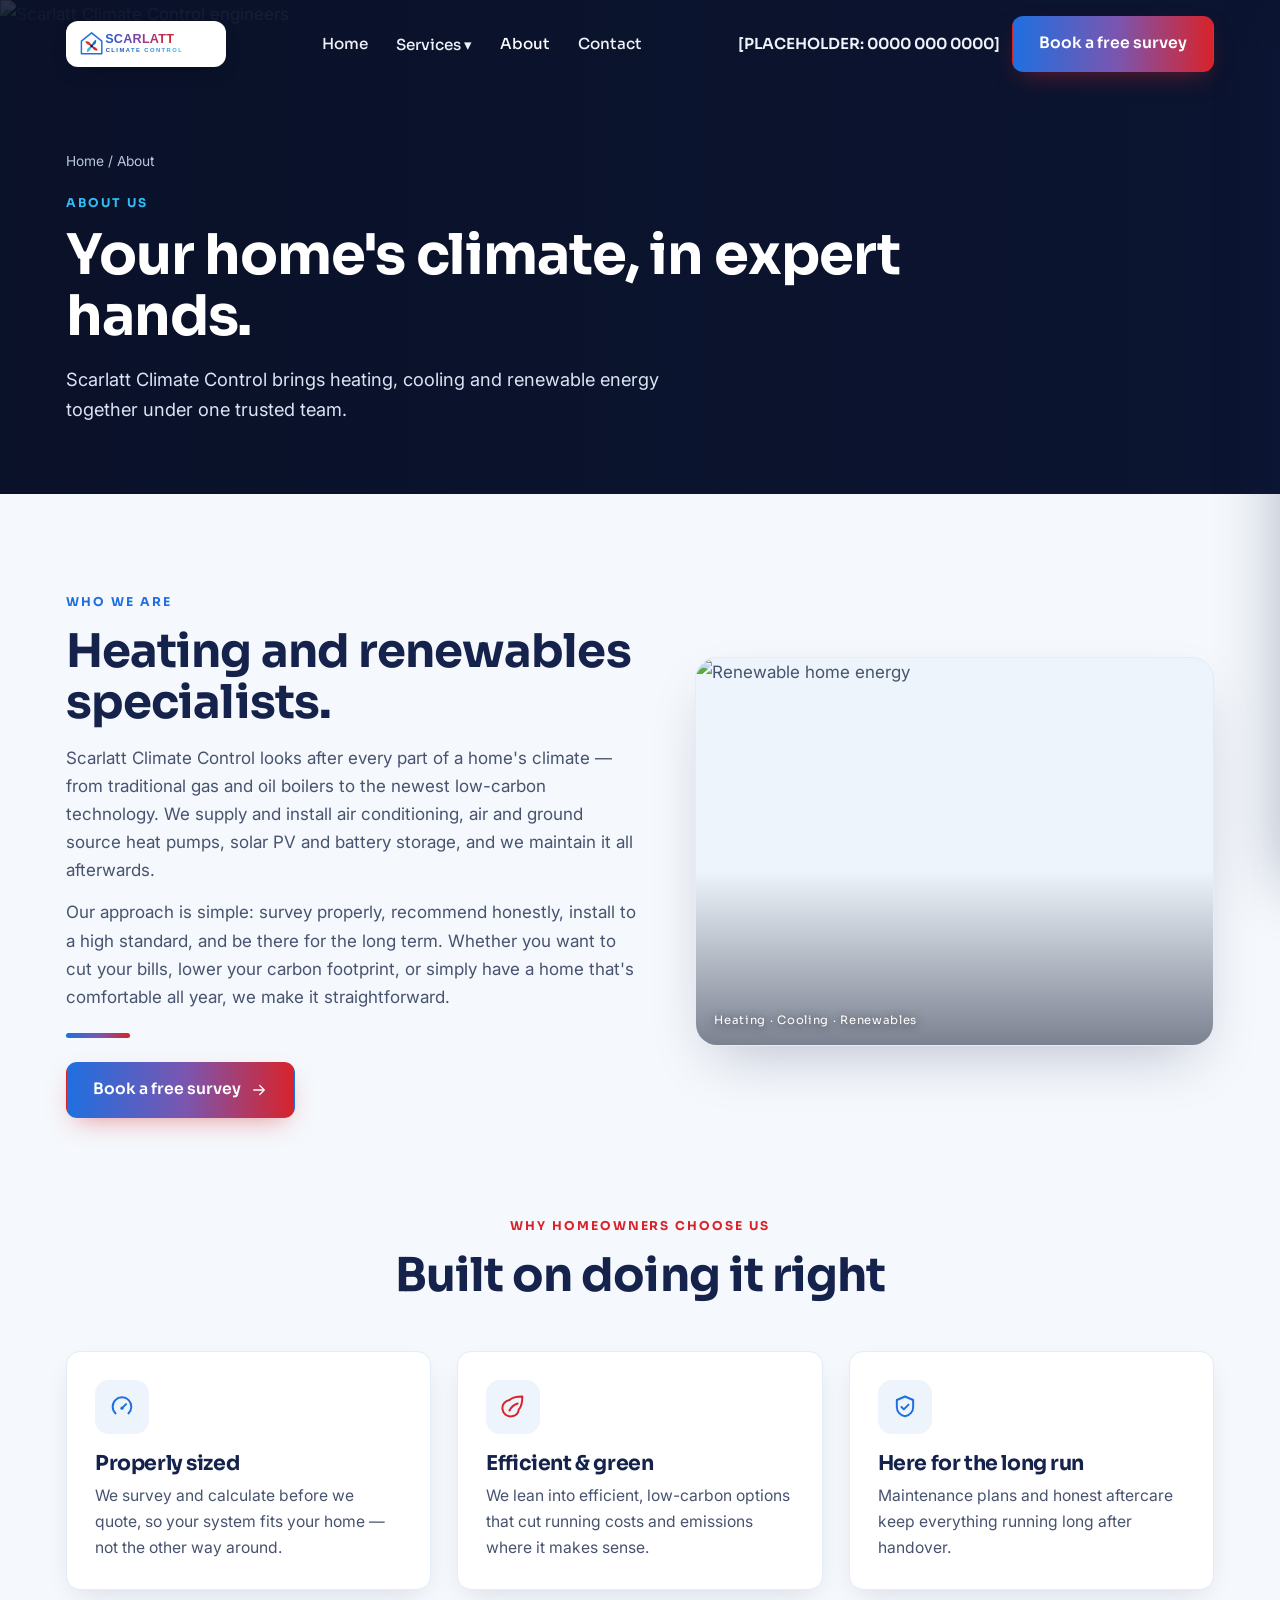
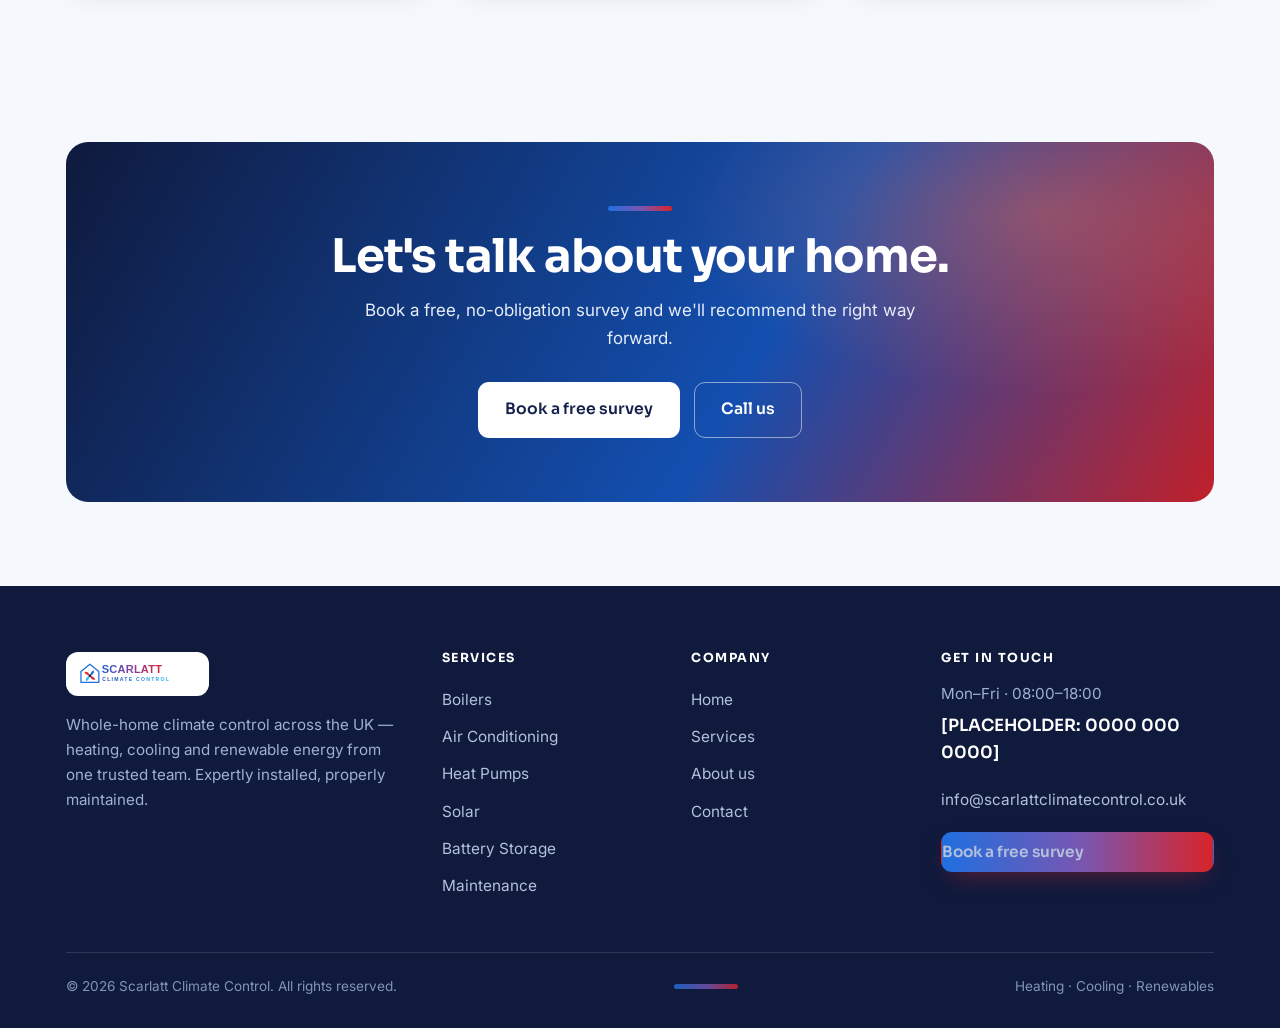
==== about.html @ 190df35a "Scarlatt Climate Control — initial site Co-authored-by: Cursor <cursoragent@cursor.com>" ====
<!doctype html><html lang="en"><head>
<meta charset="utf-8"><meta name="viewport" content="width=device-width,initial-scale=1">
<title>About — Scarlatt Climate Control</title><meta name="description" content="Scarlatt Climate Control — heating, cooling and renewable energy specialists. One trusted team for boilers, air conditioning, heat pumps, solar and battery storage.">
<link rel="icon" href="assets/favicon.svg">
<link rel="preconnect" href="https://fonts.googleapis.com"><link rel="preconnect" href="https://fonts.gstatic.com" crossorigin>
<link href="https://fonts.googleapis.com/css2?family=Sora:wght@400;500;600;700;800&family=Inter:wght@400;500;600;700&display=swap" rel="stylesheet">
<link rel="stylesheet" href="css/site.css">
</head><body>
<header class="site"><div class="bar">
  <a class="brand" href="index.html"><img src="assets/logo.svg" alt="Scarlatt Climate Control"></a>
  <nav class="nav-links">
    <a href="index.html">Home</a>
    <div class="has-drop"><a href="services.html" class="">Services ▾</a><div class="drop"><a href="boilers.html"><span class="d"></span>Boilers</a><a href="air-conditioning.html"><span class="d"></span>Air Conditioning</a><a href="heat-pumps.html"><span class="d"></span>Heat Pumps</a><a href="solar.html"><span class="d"></span>Solar</a><a href="battery-storage.html"><span class="d"></span>Battery Storage</a><a href="maintenance.html"><span class="d"></span>Maintenance</a></div></div>
    <a href="about.html" class="active">About</a>
    <a href="contact.html">Contact</a>
  </nav>
  <div class="nav-cta"><span class="hnum">[PLACEHOLDER: 0000 000 0000]</span><a class="btn btn-grad" href="contact.html">Book a free survey</a>
    <button class="burger" data-mm-open aria-label="Menu"><span></span><span></span><span></span></button></div>
</div></header>
<div class="mm-back" data-mm-close></div>
<aside class="mobile-menu"><button class="mm-close" data-mm-close aria-label="Close">&times;</button>
  <a href="index.html">Home</a>
  <a href="services.html">Services</a>
  <a class="sub" href="boilers.html">Boilers</a><a class="sub" href="air-conditioning.html">Air Conditioning</a><a class="sub" href="heat-pumps.html">Heat Pumps</a><a class="sub" href="solar.html">Solar</a><a class="sub" href="battery-storage.html">Battery Storage</a><a class="sub" href="maintenance.html">Maintenance</a>
  <a href="about.html">About</a>
  <a href="contact.html">Contact</a>
  <a class="btn btn-grad" href="contact.html">Book a free survey</a>
</aside>
<section class="page-hero">
  <img class="ph-bg" src="https://images.pexels.com/photos/7859953/pexels-photo-7859953.jpeg?auto=compress&cs=tinysrgb&w=1600" alt="Scarlatt Climate Control engineers">
  <div class="inner"><p class="crumb"><a href="index.html">Home</a> / About</p><span class="eyebrow">About us</span>
  <h1>Your home's climate, in expert hands.</h1><p class="sub">Scarlatt Climate Control brings heating, cooling and renewable energy together under one trusted team.</p></div>
</section>
<section class="sec"><div class="wrap split">
  <div data-reveal><span class="eyebrow">Who we are</span><h2 style="margin-top:12px">Heating and renewables specialists.</h2>
    <p style="margin-top:16px">Scarlatt Climate Control looks after every part of a home's climate — from traditional gas and oil boilers to the newest low-carbon technology. We supply and install air conditioning, air and ground source heat pumps, solar PV and battery storage, and we maintain it all afterwards.</p>
    <p style="margin-top:14px">Our approach is simple: survey properly, recommend honestly, install to a high standard, and be there for the long term. Whether you want to cut your bills, lower your carbon footprint, or simply have a home that's comfortable all year, we make it straightforward.</p>
    <div class="tempbar" style="margin-top:22px"></div>
    <a class="btn btn-grad" href="contact.html" style="margin-top:24px">Book a free survey <svg viewBox="0 0 24 24" fill="none" stroke="currentColor" stroke-width="1.7" stroke-linecap="round" stroke-linejoin="round"><path d="M5 12h14M13 6l6 6-6 6"/></svg></a>
  </div>
  <div data-reveal class="d1"><div class="media-card"><img loading="lazy" src="https://images.pexels.com/photos/12243093/pexels-photo-12243093.jpeg?auto=compress&cs=tinysrgb&w=1600" alt="Renewable home energy"><span class="cap">Heating · Cooling · Renewables</span></div></div>
</div></section>
<section class="sec" style="padding-top:0"><div class="wrap">
  <div class="sec-head center"><span class="eyebrow warm">Why homeowners choose us</span><h2>Built on doing it right</h2></div>
  <div class="grid g-3">
    <div class="svc" data-reveal><div class="ic"><svg viewBox="0 0 24 24" fill="none" stroke="currentColor" stroke-width="1.7" stroke-linecap="round" stroke-linejoin="round"><path d="M6.5 17.5a8 8 0 1 1 11 0"/><path d="M12 13l3.5-3.5"/><circle cx="12" cy="13" r="1.4" fill="currentColor" stroke="none"/></svg></div><h3>Properly sized</h3><p>We survey and calculate before we quote, so your system fits your home — not the other way around.</p></div>
    <div class="svc warm" data-reveal class="d1"><div class="ic"><svg viewBox="0 0 24 24" fill="none" stroke="currentColor" stroke-width="1.7" stroke-linecap="round" stroke-linejoin="round"><path d="M11 20A7 7 0 0 1 9 6c3-3 9-3 11-3 0 2 0 8-3 11a7 7 0 0 1-6 6z"/><path d="M9 15c1.5-3 4-5 7-6"/></svg></div><h3>Efficient &amp; green</h3><p>We lean into efficient, low-carbon options that cut running costs and emissions where it makes sense.</p></div>
    <div class="svc" data-reveal class="d2"><div class="ic"><svg viewBox="0 0 24 24" fill="none" stroke="currentColor" stroke-width="1.7" stroke-linecap="round" stroke-linejoin="round"><path d="M12 3l7 3v6c0 4-3 7-7 8-4-1-7-4-7-8V6z"/><path d="M9 12l2 2 4-4"/></svg></div><h3>Here for the long run</h3><p>Maintenance plans and honest aftercare keep everything running long after handover.</p></div>
  </div>
</div></section>
<section class="sec-tight"><div class="wrap"><div class="cta-band" data-reveal>
  <div class="tempbar" style="margin:0 auto 20px"></div>
  <h2>Let's talk about your home.</h2><p>Book a free, no-obligation survey and we'll recommend the right way forward.</p>
  <div class="cta-row"><a class="btn btn-white" href="contact.html">Book a free survey</a><a class="btn btn-ol" href="tel:00000000000">Call us</a></div>
</div></div></section>
<footer class="site"><div class="wrap">
  <div class="cols">
    <div class="fbrand"><img src="assets/logo.svg" alt="Scarlatt Climate Control"><p>Whole-home climate control across the UK — heating, cooling and renewable energy from one trusted team. Expertly installed, properly maintained.</p></div>
    <div class="col"><h4>Services</h4><a href="boilers.html">Boilers</a><a href="air-conditioning.html">Air Conditioning</a><a href="heat-pumps.html">Heat Pumps</a><a href="solar.html">Solar</a><a href="battery-storage.html">Battery Storage</a><a href="maintenance.html">Maintenance</a></div>
    <div class="col"><h4>Company</h4><a href="index.html">Home</a><a href="services.html">Services</a><a href="about.html">About us</a><a href="contact.html">Contact</a></div>
    <div class="col fcontact"><h4>Get in touch</h4><p style="color:#9fb0d0;font-size:.95rem">Mon–Fri · 08:00–18:00</p><a class="big" href="tel:00000000000">[PLACEHOLDER: 0000 000 0000]</a><p style="margin-top:8px"><a href="mailto:info@scarlattclimatecontrol.co.uk" style="color:#b4c1dc">info@scarlattclimatecontrol.co.uk</a></p><a class="btn btn-grad" href="contact.html" style="margin-top:14px">Book a free survey</a></div>
  </div>
  <div class="foot-bot"><span>&copy; 2026 Scarlatt Climate Control. All rights reserved.</span><span class="tempbar"></span><span>Heating · Cooling · Renewables</span></div>
</div></footer>
<script src="js/site.js"></script>
</body></html>
---- css/site.css ----
/* ============================================================
   Scarlatt Climate Control — stylesheet
   Clean & bright "hot/cold": cool blues warming to red.
   ============================================================ */
*{box-sizing:border-box;margin:0;padding:0}
:root{
  --blue:#1f6fe0; --blue-d:#124fb0; --blue-l:#39a4f5; --cyan:#2fbdf6;
  --red:#d8232a; --red-d:#af151c; --red-l:#f04a3c; --coral:#ff6a4d;
  --ink:#15224c; --navy:#0f1a3d; --slate:#47536f; --muted:#7b869c;
  --bg:#f5f8fc; --surface:#ffffff; --surface2:#eef4fb; --line:#e4ecf4; --stone:#eef3f9;
  --grad:linear-gradient(90deg,var(--blue) 0%,#7a56b0 52%,var(--red) 100%);
  --grad-cool:linear-gradient(135deg,#134fb0,#2fbdf6);
  --grad-warm:linear-gradient(135deg,#e8342b,#ff8a3c);
  --r:14px; --r-lg:22px; --wrap:1200px;
  --ease:cubic-bezier(.2,.7,.2,1);
  --sh:0 10px 30px -12px rgba(21,34,76,.18);
  --sh-lg:0 24px 60px -20px rgba(21,34,76,.28);
}
html{scroll-behavior:smooth}
body{background:var(--bg);color:var(--slate);font-family:'Inter',system-ui,-apple-system,Segoe UI,Roboto,sans-serif;font-size:17px;line-height:1.65;-webkit-font-smoothing:antialiased;overflow-x:hidden}
img{max-width:100%;display:block}
a{color:inherit;text-decoration:none}
h1,h2,h3,h4{font-family:'Sora','Inter',sans-serif;color:var(--ink);font-weight:700;line-height:1.1;letter-spacing:-.02em}
h1{font-size:clamp(2.5rem,5.6vw,4.4rem)}
h2{font-size:clamp(1.9rem,3.8vw,2.9rem)}
h3{font-size:1.28rem}
p{color:var(--slate)}
.wrap{max-width:var(--wrap);margin:0 auto;padding:0 26px}
.eyebrow{font-family:'Sora',sans-serif;font-weight:700;font-size:.76rem;letter-spacing:.16em;text-transform:uppercase;color:var(--blue)}
.eyebrow.warm{color:var(--red)}
.sec{padding:92px 0}
.sec-tight{padding:60px 0}
.center{text-align:center}
.lead{font-size:1.15rem;color:var(--slate);max-width:60ch}
.grad-text{background:var(--grad);-webkit-background-clip:text;background-clip:text;color:transparent}
.tempbar{height:5px;width:64px;border-radius:5px;background:var(--grad)}

/* buttons */
.btn{display:inline-flex;align-items:center;gap:9px;font-family:'Sora',sans-serif;font-weight:600;font-size:.98rem;padding:14px 26px;border-radius:11px;border:1px solid transparent;cursor:pointer;transition:.22s var(--ease);white-space:nowrap}
.btn svg{width:18px;height:18px}
.btn-primary{background:var(--blue);color:#fff;box-shadow:0 8px 22px -8px rgba(31,111,224,.6)}
.btn-primary:hover{background:var(--blue-d);transform:translateY(-2px)}
.btn-grad{background:var(--grad);color:#fff;box-shadow:0 10px 26px -10px rgba(216,35,42,.5)}
.btn-grad:hover{transform:translateY(-2px);filter:brightness(1.05)}
.btn-red{background:var(--red);color:#fff}
.btn-red:hover{background:var(--red-d);transform:translateY(-2px)}
.btn-ghost{background:#fff;color:var(--ink);border-color:var(--line);box-shadow:var(--sh)}
.btn-ghost:hover{border-color:var(--blue);color:var(--blue)}
.btn-white{background:#fff;color:var(--ink)}
.btn-white:hover{transform:translateY(-2px)}
.btn-ol{background:transparent;color:#fff;border-color:rgba(255,255,255,.5)}
.btn-ol:hover{background:rgba(255,255,255,.12);border-color:#fff}

/* header */
header.site{position:fixed;top:0;left:0;right:0;z-index:100;transition:.3s var(--ease)}
header.site .bar{max-width:var(--wrap);margin:0 auto;padding:16px 26px;display:flex;align-items:center;justify-content:space-between;gap:20px}
header.site.scrolled{background:rgba(255,255,255,.9);backdrop-filter:blur(14px);-webkit-backdrop-filter:blur(14px);box-shadow:0 1px 0 var(--line),0 10px 30px -18px rgba(21,34,76,.25)}
.brand{display:flex;align-items:center}
.brand img{height:46px;width:auto;transition:.3s var(--ease)}
header.site.scrolled .brand img{height:40px}
.nav-links{display:flex;align-items:center;gap:2px}
.nav-links a{font-family:'Sora',sans-serif;font-weight:500;font-size:.95rem;color:var(--ink);padding:9px 13px;border-radius:9px;transition:.18s}
.nav-links a:hover{color:var(--blue);background:var(--surface2)}
.nav-links a.active{color:var(--blue)}
/* dropdown */
.has-drop{position:relative}
.drop{position:absolute;top:100%;left:0;min-width:230px;background:#fff;border:1px solid var(--line);border-radius:14px;box-shadow:var(--sh-lg);padding:8px;opacity:0;visibility:hidden;transform:translateY(8px);transition:.2s var(--ease)}
.has-drop:hover .drop{opacity:1;visibility:visible;transform:translateY(6px)}
.drop a{display:flex;align-items:center;gap:10px;padding:10px 12px;border-radius:9px;font-size:.92rem;color:var(--slate)}
.drop a:hover{background:var(--surface2);color:var(--blue)}
.drop a .d{width:8px;height:8px;border-radius:2px;background:var(--grad);flex:0 0 auto;transform:skewX(-12deg)}
.nav-cta{display:flex;align-items:center;gap:12px}
.hnum{font-family:'Sora',sans-serif;font-weight:600;color:var(--ink);font-size:.95rem}
.burger{display:none;background:none;border:0;flex-direction:column;gap:5px;cursor:pointer;padding:8px}
.burger span{width:24px;height:2px;background:var(--ink);border-radius:2px;transition:.25s}

/* mobile menu */
.mm-back{position:fixed;inset:0;background:rgba(15,26,61,.4);z-index:110;opacity:0;pointer-events:none;transition:.3s}
.mobile-menu{position:fixed;top:0;right:0;height:100%;width:min(86vw,350px);background:#fff;z-index:120;transform:translateX(100%);transition:.32s var(--ease);display:flex;flex-direction:column;padding:84px 24px 30px;gap:2px;box-shadow:-20px 0 60px -20px rgba(21,34,76,.3);overflow-y:auto}
.mobile-menu a{font-family:'Sora',sans-serif;font-size:1.05rem;color:var(--ink);padding:12px 8px;border-bottom:1px solid var(--line)}
.mobile-menu a.sub{font-size:.95rem;color:var(--slate);padding-left:20px}
.mobile-menu .btn{margin-top:16px;justify-content:center}
.mm-close{position:absolute;top:20px;right:20px;background:none;border:0;color:var(--ink);font-size:2rem;line-height:1;cursor:pointer}
body.mm-on .mm-back{opacity:1;pointer-events:auto}
body.mm-on .mobile-menu{transform:translateX(0)}

/* ===== HERO ===== */
.hero{position:relative;min-height:100vh;display:flex;align-items:center;overflow:hidden;background:var(--navy)}
.hero-media{position:absolute;inset:0;z-index:0}
.hero-vid{position:absolute;inset:0;width:100%;height:100%;object-fit:cover;z-index:1}
.hero-fallback{position:absolute;inset:0;z-index:0;background:linear-gradient(120deg,#0f1a3d 0%,#134fb0 55%,#7a2a2f 100%)}
.hero-scrim{position:absolute;inset:0;z-index:2;background:linear-gradient(90deg,rgba(9,16,38,.82) 0%,rgba(9,16,38,.55) 45%,rgba(9,16,38,.35) 100%)}
.hero-scrim::after{content:"";position:absolute;left:0;right:0;bottom:0;height:40%;background:linear-gradient(180deg,transparent,rgba(9,16,38,.6))}
.hero .inner{position:relative;z-index:3;max-width:var(--wrap);margin:0 auto;padding:120px 26px 90px;width:100%}
.hero .badge{display:inline-flex;align-items:center;gap:10px;background:rgba(255,255,255,.1);border:1px solid rgba(255,255,255,.2);border-radius:40px;padding:7px 16px 7px 8px;font-family:'Sora';font-weight:600;font-size:.74rem;letter-spacing:.06em;color:#eaf1ff;margin-bottom:24px;backdrop-filter:blur(6px)}
.hero .badge .hotcold{width:34px;height:8px;border-radius:6px;background:var(--grad)}
.hero h1{color:#fff;max-width:16ch}
.hero h1 .warm{background:var(--grad-warm);-webkit-background-clip:text;background-clip:text;color:transparent}
.hero .sub{margin-top:22px;font-size:1.2rem;color:#dde6f5;max-width:52ch}
.hero .cta-row{display:flex;flex-wrap:wrap;gap:14px;margin-top:36px}
.hero .trust{display:flex;flex-wrap:wrap;gap:26px;margin-top:52px;padding-top:26px;border-top:1px solid rgba(255,255,255,.14)}
.hero .trust .t{display:flex;align-items:center;gap:10px;color:#eaf1ff;font-size:.92rem;font-family:'Sora';font-weight:500}
.hero .trust .t svg{width:20px;height:20px;color:var(--cyan)}
.scroll-cue{position:absolute;left:50%;bottom:24px;transform:translateX(-50%);z-index:4;color:#fff;opacity:.6;animation:cueBob 2s ease-in-out infinite}
.scroll-cue svg{width:26px;height:26px}
@keyframes cueBob{0%,100%{transform:translateX(-50%) translateY(0)}50%{transform:translateX(-50%) translateY(8px)}}

/* page hero (interior) */
.page-hero{position:relative;overflow:hidden;background:var(--navy);padding:150px 0 70px}
.page-hero .ph-bg{position:absolute;inset:0;width:100%;height:100%;object-fit:cover;z-index:0}
.page-hero::after{content:"";position:absolute;inset:0;z-index:1;background:linear-gradient(90deg,rgba(9,16,38,.86),rgba(9,16,38,.55))}
.page-hero .inner{position:relative;z-index:2;max-width:var(--wrap);margin:0 auto;padding:0 26px}
.page-hero .crumb{font-size:.86rem;color:#b9c6e0;margin-bottom:14px}
.page-hero .crumb a:hover{color:#fff}
.page-hero .eyebrow{color:var(--cyan)}
.page-hero h1{color:#fff;font-size:clamp(2.2rem,4.6vw,3.5rem);max-width:20ch;margin-top:10px}
.page-hero .sub{margin-top:16px;font-size:1.14rem;color:#dbe4f4;max-width:58ch}
.page-hero .ic-lg{width:64px;height:64px;border-radius:16px;display:grid;place-items:center;background:rgba(255,255,255,.12);border:1px solid rgba(255,255,255,.2);margin-bottom:20px}
.page-hero .ic-lg svg{width:34px;height:34px;color:#fff}

/* layout helpers */
.grid{display:grid;gap:26px}
.g-2{grid-template-columns:repeat(2,1fr)}
.g-3{grid-template-columns:repeat(3,1fr)}
.g-4{grid-template-columns:repeat(4,1fr)}
.split{display:grid;grid-template-columns:1.05fr .95fr;gap:56px;align-items:center}
.sec-head{max-width:640px;margin-bottom:50px}
.sec-head.center{margin:0 auto 50px;text-align:center}
.sec-head .eyebrow{display:inline-block;margin-bottom:14px}
.sec-head h2{color:var(--ink)}
.sec-head p{margin-top:16px}

/* service cards */
.svc{display:block;background:var(--surface);border:1px solid var(--line);border-radius:var(--r);padding:28px;transition:.25s var(--ease);position:relative;overflow:hidden;box-shadow:var(--sh)}
.svc::before{content:"";position:absolute;left:0;right:0;top:0;height:4px;background:var(--grad);transform:scaleX(0);transform-origin:left;transition:.3s var(--ease)}
.svc:hover{transform:translateY(-5px);box-shadow:var(--sh-lg);border-color:#d6e2f0}
.svc:hover::before{transform:scaleX(1)}
.svc .ic{width:54px;height:54px;border-radius:14px;display:grid;place-items:center;background:var(--surface2);margin-bottom:18px;transition:.25s}
.svc .ic svg{width:28px;height:28px;color:var(--blue)}
.svc.warm .ic svg{color:var(--red)}
.svc:hover .ic{background:linear-gradient(135deg,#e8f1ff,#ffe9e6)}
.svc h3{color:var(--ink);margin-bottom:9px}
.svc p{font-size:.98rem;color:var(--slate)}
.svc .go{margin-top:16px;display:inline-flex;align-items:center;gap:7px;font-family:'Sora';font-weight:600;font-size:.9rem;color:var(--blue)}
.svc .go svg{width:16px;height:16px;transition:.2s}
.svc:hover .go svg{transform:translateX(4px)}

/* feature list */
.feat{list-style:none;display:grid;gap:14px}
.feat li{display:flex;gap:13px;align-items:flex-start;color:var(--slate)}
.feat li svg{width:22px;height:22px;color:var(--blue);flex:0 0 auto;margin-top:2px}
.feat.warm li svg{color:var(--red)}
.feat li b{color:var(--ink);font-weight:600}

/* media card */
.media-card{border-radius:var(--r-lg);overflow:hidden;border:1px solid var(--line);position:relative;aspect-ratio:4/3;box-shadow:var(--sh-lg);background:var(--surface2)}
.media-card img{position:absolute;inset:0;width:100%;height:100%;object-fit:cover}
.media-card .cap{position:absolute;left:18px;bottom:15px;z-index:2;font-family:'Sora';font-size:.72rem;letter-spacing:.06em;color:#fff;text-shadow:0 1px 10px rgba(0,0,0,.6)}
.media-card::after{content:"";position:absolute;inset:0;background:linear-gradient(180deg,transparent 55%,rgba(9,16,38,.5))}

/* thermometer motif graphic */
.thermo-wrap{position:relative;display:grid;place-items:center;padding:20px}
.thermo{width:min(320px,80%);height:auto;filter:drop-shadow(0 20px 40px rgba(21,34,76,.18))}

/* stat band */
.statband{display:grid;grid-template-columns:repeat(4,1fr);gap:20px;border-radius:var(--r-lg);background:var(--surface);border:1px solid var(--line);box-shadow:var(--sh);padding:38px 30px}
.statband .s{text-align:center}
.statband .s b{display:block;font-family:'Sora';font-size:2.5rem;line-height:1;color:var(--ink)}
.statband .s b .u{background:var(--grad);-webkit-background-clip:text;background-clip:text;color:transparent}
.statband .s span{color:var(--muted);font-size:.9rem}

/* process steps */
.steps{counter-reset:st;display:grid;gap:18px}
.step{display:grid;grid-template-columns:auto 1fr;gap:20px;align-items:start;padding:22px 24px;background:var(--surface);border:1px solid var(--line);border-radius:var(--r);box-shadow:var(--sh)}
.step .n{counter-increment:st;width:46px;height:46px;border-radius:12px;display:grid;place-items:center;background:var(--surface2);font-family:'Sora';font-weight:700;color:var(--blue)}
.step .n::before{content:counter(st,decimal-leading-zero)}
.step:nth-child(even) .n{color:var(--red)}
.step h3{color:var(--ink);font-size:1.12rem;margin-bottom:5px}
.step p{font-size:.97rem}

/* pills */
.pills{display:flex;flex-wrap:wrap;gap:10px}
.pill{border:1px solid var(--line);background:#fff;border-radius:40px;padding:10px 18px;font-family:'Sora';font-weight:500;font-size:.92rem;color:var(--ink);box-shadow:var(--sh)}
.pill:hover{border-color:var(--blue);color:var(--blue)}

/* info box (grants etc.) */
.callout{border-radius:var(--r);padding:24px 26px;background:linear-gradient(135deg,#eaf2ff,#fdeeec);border:1px solid #e0e9f5}
.callout h4{color:var(--ink);font-family:'Sora';margin-bottom:6px}
.callout p{color:var(--slate);font-size:.98rem}

/* spec/at-a-glance card */
.aside-card{background:var(--surface);border:1px solid var(--line);border-radius:var(--r);padding:26px;box-shadow:var(--sh);position:sticky;top:96px}
.aside-card h4{color:var(--ink);font-family:'Sora';font-size:.82rem;letter-spacing:.1em;text-transform:uppercase;margin-bottom:14px}
.aside-card ul{list-style:none}
.aside-card .feat li{padding:0}
.aside-card .btn{width:100%}

/* CTA band */
.cta-band{border-radius:var(--r-lg);overflow:hidden;position:relative;padding:64px 50px;text-align:center;background:linear-gradient(120deg,#0f1a3d,#134fb0 60%,#c0202a);color:#fff}
.cta-band::before{content:"";position:absolute;inset:0;background:radial-gradient(600px 300px at 85% 20%,rgba(255,120,80,.35),transparent 60%);pointer-events:none}
.cta-band h2{color:#fff;position:relative}
.cta-band p{color:#e6edf9;margin:14px auto 0;max-width:54ch;position:relative}
.cta-band .cta-row{display:flex;gap:14px;justify-content:center;flex-wrap:wrap;margin-top:30px;position:relative}

/* contact */
.form{display:grid;gap:15px}
.form .row{display:grid;grid-template-columns:1fr 1fr;gap:15px}
.form label{display:block;font-size:.82rem;color:var(--muted);margin-bottom:6px;font-family:'Sora'}
.form input,.form textarea,.form select{width:100%;background:#fff;border:1px solid var(--line);border-radius:10px;padding:13px 15px;color:var(--ink);font-family:inherit;font-size:.98rem;transition:.18s;box-shadow:var(--sh)}
.form input:focus,.form textarea:focus,.form select:focus{outline:none;border-color:var(--blue);box-shadow:0 0 0 3px rgba(31,111,224,.15)}
.form textarea{min-height:140px;resize:vertical}
.contact-grid{display:grid;grid-template-columns:1fr 1fr;gap:52px;align-items:start}
.cinfo .item{display:flex;gap:15px;padding:16px 0;border-bottom:1px solid var(--line)}
.cinfo .item:last-child{border:0}
.cinfo .item .ic{width:46px;height:46px;border-radius:12px;display:grid;place-items:center;background:var(--surface2);flex:0 0 auto}
.cinfo .item .ic svg{width:22px;height:22px;color:var(--blue)}
.cinfo .item h4{color:var(--ink);font-family:'Sora';font-size:1rem;margin-bottom:2px}
.cinfo .item a,.cinfo .item p{color:var(--slate);font-size:.97rem}
.cinfo .item a:hover{color:var(--blue)}

/* footer */
footer.site{background:var(--navy);color:#c7d2e8;padding:66px 0 30px;margin-top:24px}
footer.site .cols{display:grid;grid-template-columns:1.6fr 1fr 1fr 1.3fr;gap:40px}
footer.site .fbrand img{height:44px;background:#fff;padding:8px 12px;border-radius:12px}
footer.site .fbrand p{margin-top:16px;color:#9fb0d0;font-size:.95rem;max-width:34ch}
footer.site h4{color:#fff;font-family:'Sora';font-size:.78rem;letter-spacing:.12em;text-transform:uppercase;margin-bottom:15px}
footer.site .col a{display:block;color:#b4c1dc;font-size:.96rem;padding:6px 0;transition:.18s}
footer.site .col a:hover{color:#fff}
footer.site .fcontact a.big{color:#fff;font-family:'Sora';font-weight:600;font-size:1.05rem}
footer.site .foot-bot{display:flex;flex-wrap:wrap;justify-content:space-between;gap:12px;margin-top:48px;padding-top:22px;border-top:1px solid rgba(255,255,255,.12);color:#8095b8;font-size:.85rem;align-items:center}
footer.site .foot-bot .tempbar{opacity:.8}

/* reveal */
[data-reveal]{opacity:0;transform:translateY(24px);transition:.7s var(--ease)}
[data-reveal].in{opacity:1;transform:none}
[data-reveal].d1{transition-delay:.08s}[data-reveal].d2{transition-delay:.16s}[data-reveal].d3{transition-delay:.24s}

/* responsive */
@media(max-width:980px){
  .nav-links,.nav-cta .hnum{display:none}
  .nav-cta .btn{display:none}
  .burger{display:flex}
  .split{grid-template-columns:1fr;gap:34px}
  .g-3,.g-4{grid-template-columns:repeat(2,1fr)}
  .statband{grid-template-columns:repeat(2,1fr);gap:26px}
  footer.site .cols{grid-template-columns:1fr 1fr;gap:30px}
  .contact-grid{grid-template-columns:1fr;gap:32px}
}
@media(max-width:600px){
  body{font-size:16px}
  .sec{padding:66px 0}
  .g-2,.g-3,.g-4{grid-template-columns:1fr}
  .statband{grid-template-columns:1fr 1fr;padding:30px 20px}
  .cta-band{padding:46px 24px}
  .form .row{grid-template-columns:1fr}
  footer.site .cols{grid-template-columns:1fr}
  .hero .inner{padding-top:130px}
  ul[style*="repeat(2,1fr)"]{grid-template-columns:1fr!important}
}
@media(prefers-reduced-motion:reduce){.scroll-cue{animation:none}[data-reveal]{transition:none;opacity:1;transform:none}}

/* ===== transparent header over dark hero (top) → light; solid when scrolled ===== */
.brand img{background:#fff;padding:7px 12px;border-radius:12px;box-shadow:0 8px 22px -10px rgba(0,0,0,.35)}
header.site.scrolled .brand img{box-shadow:none}
.nav-links a{color:#eef3fb}
.nav-links a:hover{color:#fff;background:rgba(255,255,255,.14)}
.nav-links a.active{color:#fff}
.nav-cta .hnum{color:#eef3fb}
.burger span{background:#fff}
header.site.scrolled .nav-links a{color:var(--ink)}
header.site.scrolled .nav-links a:hover{color:var(--blue);background:var(--surface2)}
header.site.scrolled .nav-links a.active{color:var(--blue)}
header.site.scrolled .nav-cta .hnum{color:var(--ink)}
header.site.scrolled .burger span{background:var(--ink)}
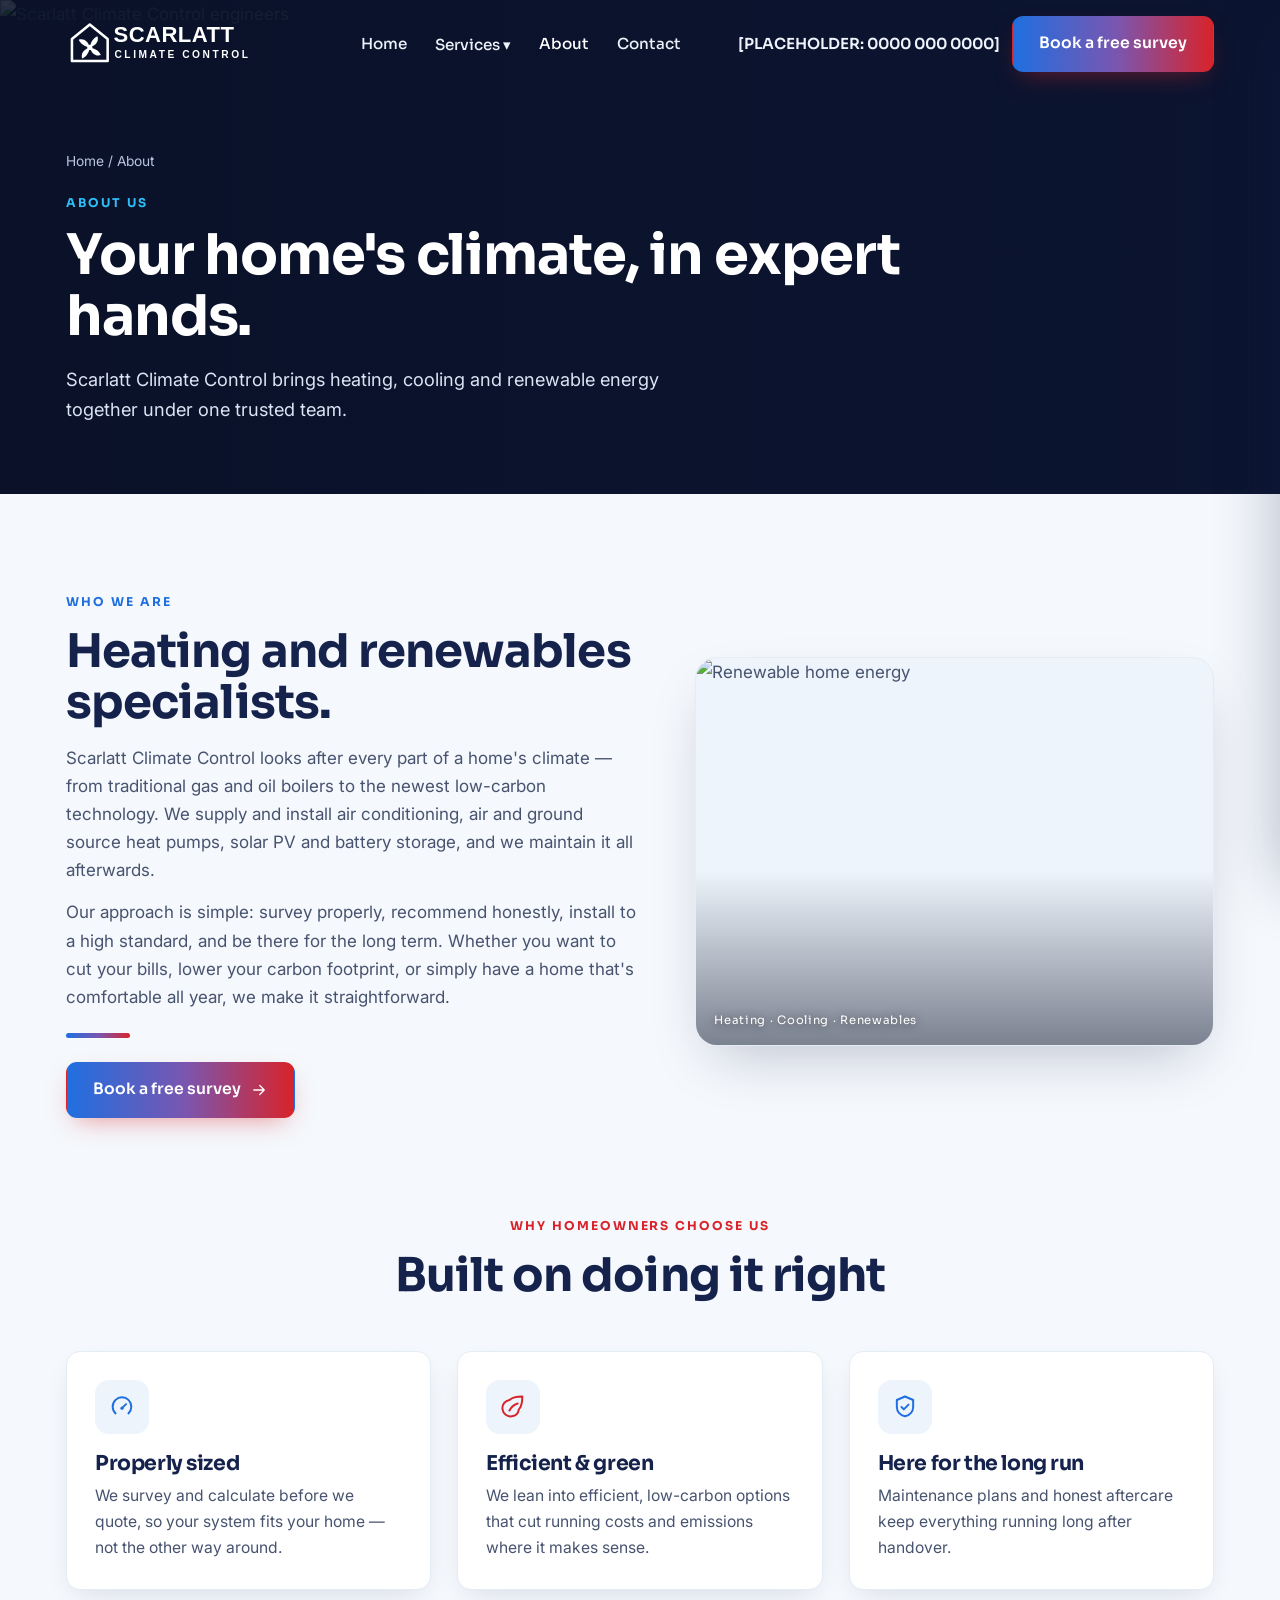
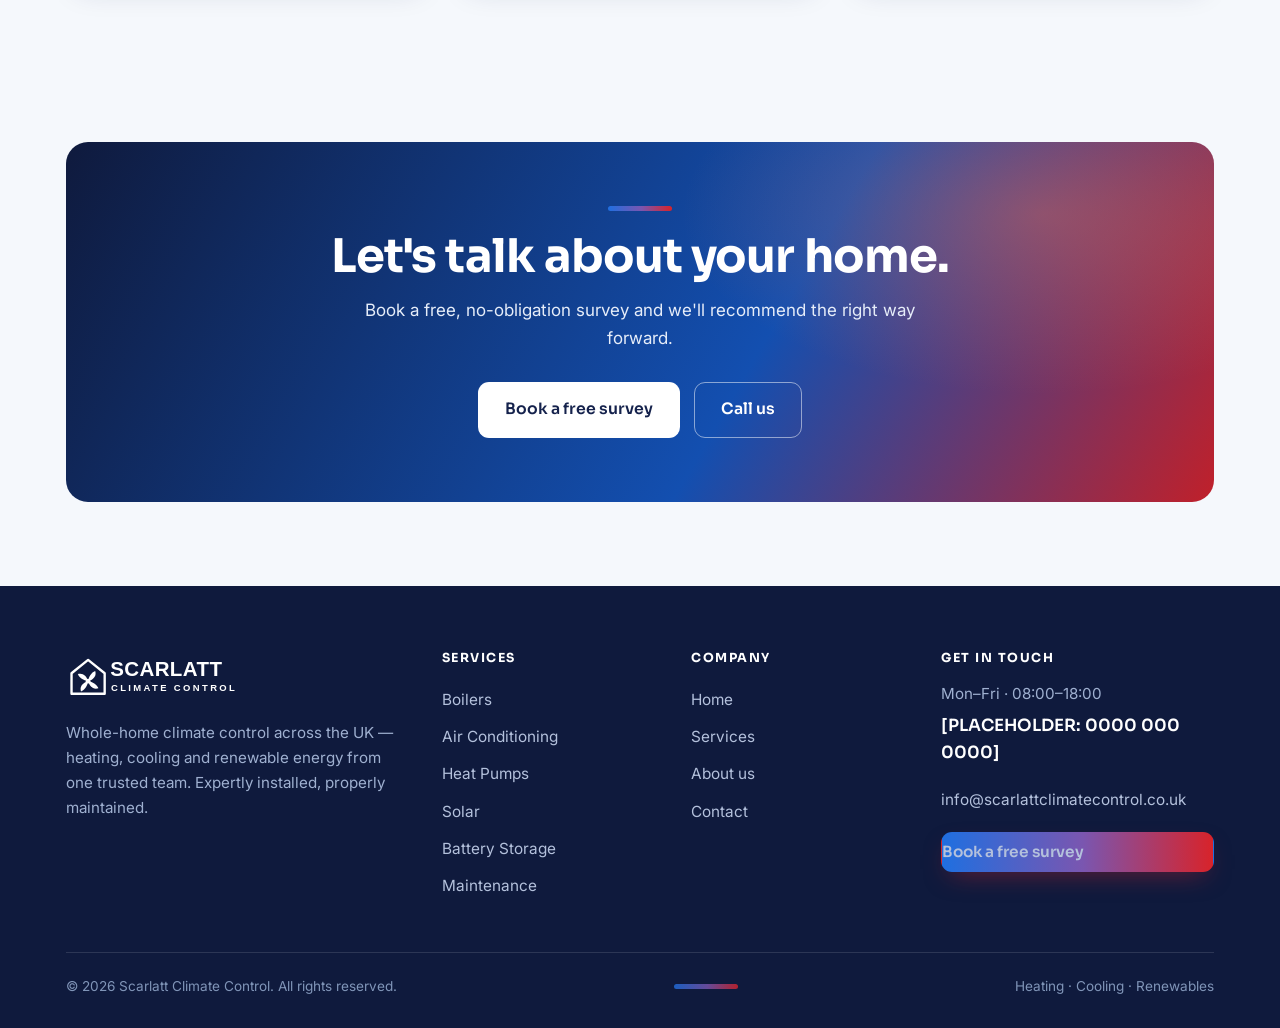
==== commit b756cf94: "Animated thermostat hero + logo update Co-authored-by: Cursor <cursoragent@cursor.com>" ====
--- a/about.html
+++ b/about.html
@@ -5,7 +5,7 @@
 <link rel="preconnect" href="https://fonts.googleapis.com"><link rel="preconnect" href="https://fonts.gstatic.com" crossorigin>
 <link href="https://fonts.googleapis.com/css2?family=Sora:wght@400;500;600;700;800&family=Inter:wght@400;500;600;700&display=swap" rel="stylesheet">
 <link rel="stylesheet" href="css/site.css">
-</head><body>
+</head><body class="">
 <header class="site"><div class="bar">
   <a class="brand" href="index.html"><img src="assets/logo.svg" alt="Scarlatt Climate Control"></a>
   <nav class="nav-links">
--- a/css/site.css
+++ b/css/site.css
@@ -56,8 +56,8 @@
 header.site .bar{max-width:var(--wrap);margin:0 auto;padding:16px 26px;display:flex;align-items:center;justify-content:space-between;gap:20px}
 header.site.scrolled{background:rgba(255,255,255,.9);backdrop-filter:blur(14px);-webkit-backdrop-filter:blur(14px);box-shadow:0 1px 0 var(--line),0 10px 30px -18px rgba(21,34,76,.25)}
 .brand{display:flex;align-items:center}
-.brand img{height:46px;width:auto;transition:.3s var(--ease)}
-header.site.scrolled .brand img{height:40px}
+.brand img{height:56px;width:auto;transition:.3s var(--ease)}
+header.site.scrolled .brand img{height:48px}
 .nav-links{display:flex;align-items:center;gap:2px}
 .nav-links a{font-family:'Sora',sans-serif;font-weight:500;font-size:.95rem;color:var(--ink);padding:9px 13px;border-radius:9px;transition:.18s}
 .nav-links a:hover{color:var(--blue);background:var(--surface2)}
@@ -221,7 +221,7 @@
 /* footer */
 footer.site{background:var(--navy);color:#c7d2e8;padding:66px 0 30px;margin-top:24px}
 footer.site .cols{display:grid;grid-template-columns:1.6fr 1fr 1fr 1.3fr;gap:40px}
-footer.site .fbrand img{height:44px;background:#fff;padding:8px 12px;border-radius:12px}
+footer.site .fbrand img{height:52px;filter:brightness(0) invert(1)}
 footer.site .fbrand p{margin-top:16px;color:#9fb0d0;font-size:.95rem;max-width:34ch}
 footer.site h4{color:#fff;font-family:'Sora';font-size:.78rem;letter-spacing:.12em;text-transform:uppercase;margin-bottom:15px}
 footer.site .col a{display:block;color:#b4c1dc;font-size:.96rem;padding:6px 0;transition:.18s}
@@ -260,8 +260,9 @@
 @media(prefers-reduced-motion:reduce){.scroll-cue{animation:none}[data-reveal]{transition:none;opacity:1;transform:none}}
 
 /* ===== transparent header over dark hero (top) → light; solid when scrolled ===== */
-.brand img{background:#fff;padding:7px 12px;border-radius:12px;box-shadow:0 8px 22px -10px rgba(0,0,0,.35)}
-header.site.scrolled .brand img{box-shadow:none}
+/* logo: no plaque. white knockout over dark heroes; brand colours over the light home hero and when scrolled */
+header.site:not(.scrolled) .brand img{filter:brightness(0) invert(1)}
+body.home header.site:not(.scrolled) .brand img{filter:none}
 .nav-links a{color:#eef3fb}
 .nav-links a:hover{color:#fff;background:rgba(255,255,255,.14)}
 .nav-links a.active{color:#fff}
@@ -272,3 +273,52 @@
 header.site.scrolled .nav-links a.active{color:var(--blue)}
 header.site.scrolled .nav-cta .hnum{color:var(--ink)}
 header.site.scrolled .burger span{background:var(--ink)}
+
+/* ===== home page has a LIGHT hero → dark nav at top ===== */
+body.home header.site:not(.scrolled) .nav-links a{color:var(--ink)}
+body.home header.site:not(.scrolled) .nav-links a:hover{color:var(--blue);background:var(--surface2)}
+body.home header.site:not(.scrolled) .nav-links a.active{color:var(--blue)}
+body.home header.site:not(.scrolled) .nav-cta .hnum{color:var(--ink)}
+body.home header.site:not(.scrolled) .burger span{background:var(--ink)}
+
+/* ============================================================
+   LIGHT HERO with animated thermostat dial (home)
+   ============================================================ */
+.hero.hero-light{background:linear-gradient(158deg,#ffffff 0%,#eaf3fc 52%,#f6eef0 100%)}
+.hero-light .hero-glow{position:absolute;border-radius:50%;filter:blur(70px);z-index:0;pointer-events:none}
+.hero-light .hero-glow.cool{width:56vw;height:56vw;left:-16vw;top:-20vw;background:radial-gradient(closest-side,rgba(47,189,246,.34),transparent 70%)}
+.hero-light .hero-glow.warm{width:50vw;height:50vw;right:-14vw;bottom:-22vw;background:radial-gradient(closest-side,rgba(216,35,42,.18),transparent 70%)}
+.hero-light .inner{max-width:var(--wrap)}
+.hero-light .hero-copy{max-width:600px}
+.hero-light .badge{background:#fff;border-color:var(--line);color:var(--ink);box-shadow:var(--sh)}
+.hero-light h1{color:var(--ink)}
+.hero-light .sub{color:var(--slate)}
+.hero-light .btn-ol{background:#fff;color:var(--ink);border-color:var(--line);box-shadow:var(--sh)}
+.hero-light .btn-ol:hover{background:#fff;border-color:var(--blue);color:var(--blue)}
+.hero-light .trust{border-top-color:rgba(21,34,76,.12)}
+.hero-light .trust .t{color:var(--ink)}
+.hero-light .trust .t svg{color:var(--blue)}
+.hero-light .scroll-cue{color:var(--ink)}
+
+/* dial */
+.thermo-stage{position:absolute;top:50%;transform:translateY(-50%);z-index:1;display:grid;place-items:center;right:max(3vw,calc((100vw - var(--wrap))/2 + 8px));width:min(42vw,470px);aspect-ratio:1}
+.dial{position:relative;width:100%;aspect-ratio:1;display:grid;place-items:center}
+.dial .glow{position:absolute;inset:14%;border-radius:50%;filter:blur(26px);z-index:0;background:radial-gradient(closest-side,rgba(47,189,246,.5),transparent 70%);transition:background .5s linear}
+.dial-svg{position:relative;z-index:1;width:100%;height:100%;overflow:visible;filter:drop-shadow(0 34px 54px rgba(21,34,76,.18))}
+.arc-track{fill:none;stroke:#e3ecf6;stroke-width:14;stroke-linecap:round}
+.arc-fill{fill:none;stroke:url(#arcg);stroke-width:14;stroke-linecap:round}
+.dial .ticks line{stroke:#c6d5e6;stroke-width:2;stroke-linecap:round}
+.knob{fill:#fff;stroke:#d8232a;stroke-width:3}
+.dial-center{position:absolute;inset:0;z-index:2;display:grid;place-items:center;text-align:center}
+.dial-center .temp{font-family:'Sora';font-weight:800;font-size:clamp(2.4rem,5.4vw,3.7rem);line-height:1;color:var(--ink);letter-spacing:-.03em}
+.dial-center .temp .tdeg{color:var(--red)}
+.dial-center .tstate{font-family:'Sora';font-weight:700;font-size:.7rem;letter-spacing:.2em;color:var(--blue);margin-top:8px}
+@media(max-width:1040px){
+  .hero-light .hero-copy{max-width:560px}
+  .thermo-stage{width:min(40vw,380px);right:3vw;opacity:.85}
+}
+@media(max-width:820px){
+  .thermo-stage{position:absolute;right:50%;transform:translate(50%,-50%);top:38%;width:min(74vw,340px);opacity:.16;z-index:0}
+  .hero-light .hero-copy{max-width:100%}
+  .hero-light .inner{position:relative;z-index:2}
+}
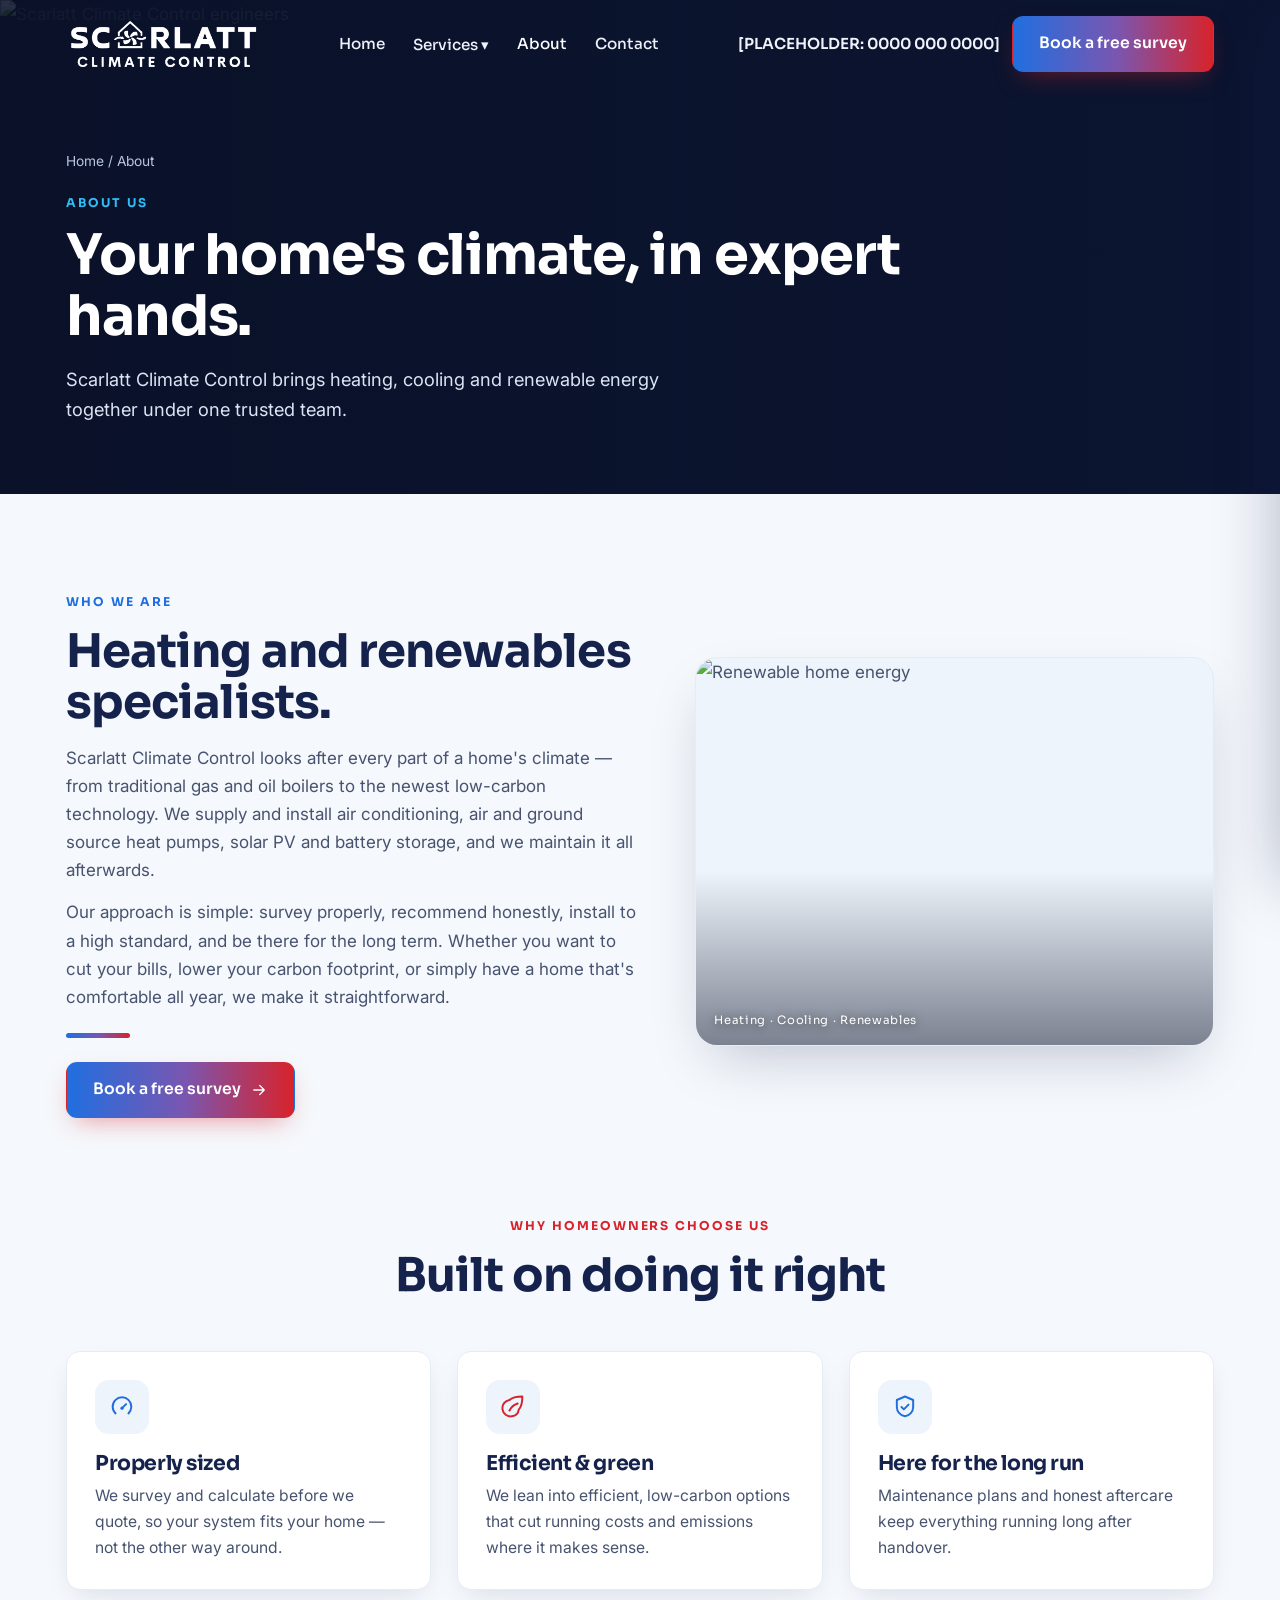
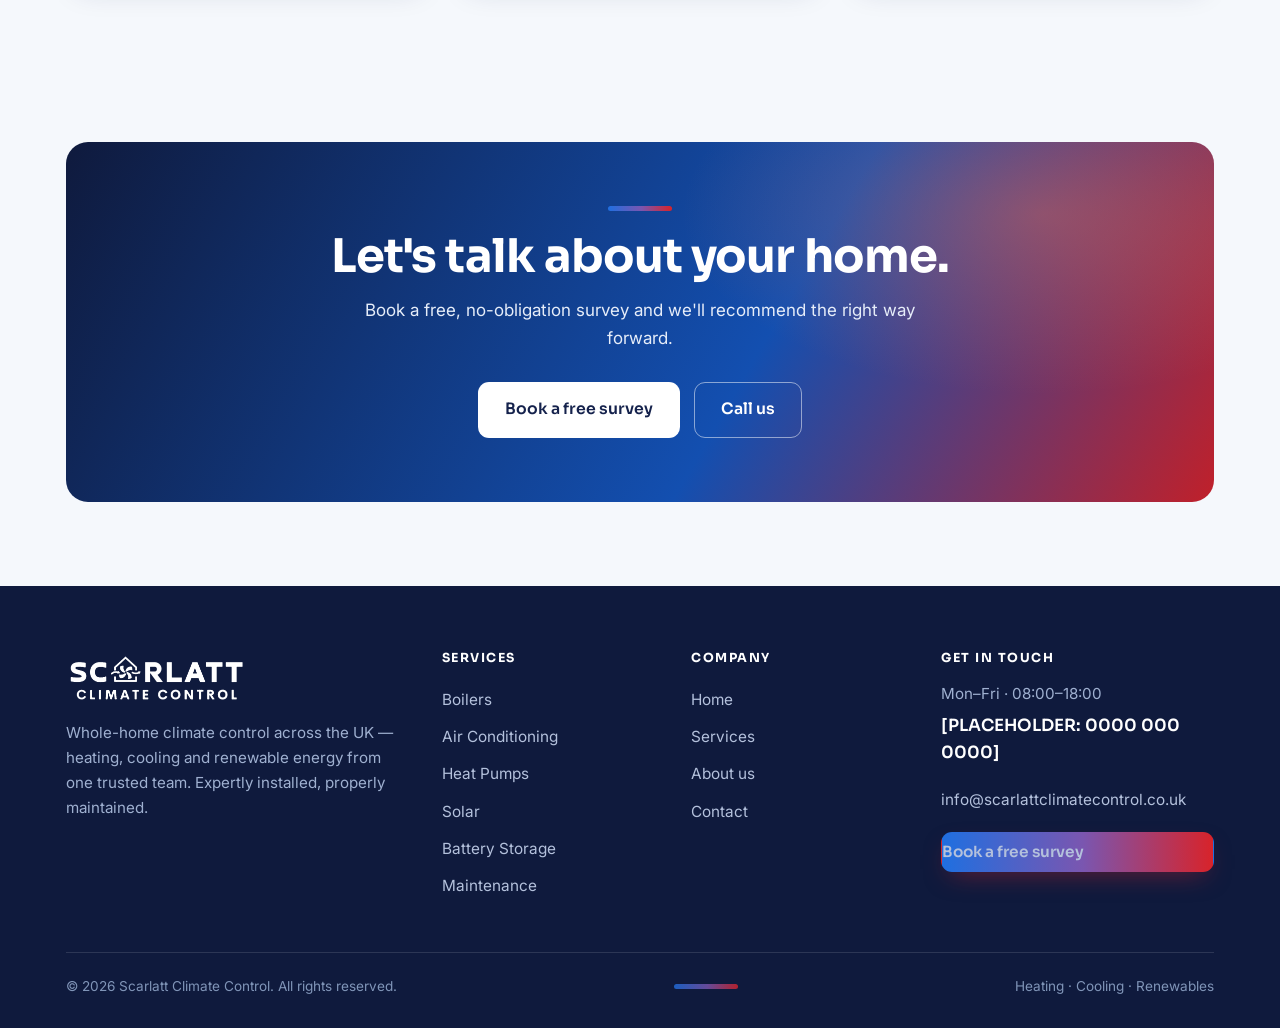
==== commit f0ce50cc: "Service dock (magnifying bubbles) on homepage Co-authored-by: Cursor <cursoragent@cursor.com>" ====
--- a/about.html
+++ b/about.html
@@ -7,7 +7,7 @@
 <link rel="stylesheet" href="css/site.css">
 </head><body class="">
 <header class="site"><div class="bar">
-  <a class="brand" href="index.html"><img src="assets/logo.svg" alt="Scarlatt Climate Control"></a>
+  <a class="brand" href="index.html"><img src="assets/logo.png" alt="Scarlatt Climate Control"></a>
   <nav class="nav-links">
     <a href="index.html">Home</a>
     <div class="has-drop"><a href="services.html" class="">Services ▾</a><div class="drop"><a href="boilers.html"><span class="d"></span>Boilers</a><a href="air-conditioning.html"><span class="d"></span>Air Conditioning</a><a href="heat-pumps.html"><span class="d"></span>Heat Pumps</a><a href="solar.html"><span class="d"></span>Solar</a><a href="battery-storage.html"><span class="d"></span>Battery Storage</a><a href="maintenance.html"><span class="d"></span>Maintenance</a></div></div>
@@ -55,7 +55,7 @@
 </div></div></section>
 <footer class="site"><div class="wrap">
   <div class="cols">
-    <div class="fbrand"><img src="assets/logo.svg" alt="Scarlatt Climate Control"><p>Whole-home climate control across the UK — heating, cooling and renewable energy from one trusted team. Expertly installed, properly maintained.</p></div>
+    <div class="fbrand"><img src="assets/logo.png" alt="Scarlatt Climate Control"><p>Whole-home climate control across the UK — heating, cooling and renewable energy from one trusted team. Expertly installed, properly maintained.</p></div>
     <div class="col"><h4>Services</h4><a href="boilers.html">Boilers</a><a href="air-conditioning.html">Air Conditioning</a><a href="heat-pumps.html">Heat Pumps</a><a href="solar.html">Solar</a><a href="battery-storage.html">Battery Storage</a><a href="maintenance.html">Maintenance</a></div>
     <div class="col"><h4>Company</h4><a href="index.html">Home</a><a href="services.html">Services</a><a href="about.html">About us</a><a href="contact.html">Contact</a></div>
     <div class="col fcontact"><h4>Get in touch</h4><p style="color:#9fb0d0;font-size:.95rem">Mon–Fri · 08:00–18:00</p><a class="big" href="tel:00000000000">[PLACEHOLDER: 0000 000 0000]</a><p style="margin-top:8px"><a href="mailto:info@scarlattclimatecontrol.co.uk" style="color:#b4c1dc">info@scarlattclimatecontrol.co.uk</a></p><a class="btn btn-grad" href="contact.html" style="margin-top:14px">Book a free survey</a></div>
--- a/css/site.css
+++ b/css/site.css
@@ -322,3 +322,60 @@
   .hero-light .hero-copy{max-width:100%}
   .hero-light .inner{position:relative;z-index:2}
 }
+
+/* ===== fix: dropdown links must stay dark on their white panel (override the light nav-link colour) ===== */
+.nav-links .has-drop .drop a{color:var(--slate)}
+.nav-links .has-drop .drop a:hover{color:var(--blue);background:var(--surface2)}
+
+/* ===== single-line headings on desktop ===== */
+.hline{max-width:none!important;white-space:nowrap}
+.split.ov{grid-template-columns:1.32fr .68fr}
+.split .ov-h{font-size:clamp(1.6rem,2.5vw,2.15rem)}
+@media(max-width:980px){.split.ov{grid-template-columns:1fr}}
+@media(max-width:860px){.hline{white-space:normal}}
+
+/* ===== image service cards (hover-blur reveal) ===== */
+.svc-img{padding:0;border:0;min-height:340px;display:flex;flex-direction:column;color:#fff;overflow:hidden;box-shadow:var(--sh-lg);background:var(--navy)}
+.svc-img::before{display:none}
+.svc-img .svc-bg{position:absolute;inset:0;z-index:0;background:var(--img) center/cover no-repeat;transform:scale(1.03);transition:filter .55s var(--ease),transform .6s var(--ease)}
+.svc-img .svc-shade{position:absolute;inset:0;z-index:1;background:linear-gradient(180deg,rgba(9,16,38,.12),rgba(9,16,38,.32) 42%,rgba(9,16,38,.86));transition:.4s var(--ease)}
+.svc-img .svc-tint{position:absolute;inset:0;z-index:1;opacity:0;background:linear-gradient(135deg,rgba(31,111,224,.55),rgba(15,26,61,.30) 46%,rgba(216,35,42,.5));transition:opacity .45s var(--ease)}
+.svc-img .svc-body{position:relative;z-index:2;display:flex;flex-direction:column;height:100%;flex:1;padding:24px}
+.svc-img .ic{width:50px;height:50px;border-radius:13px;display:grid;place-items:center;background:rgba(255,255,255,.16);border:1px solid rgba(255,255,255,.28);backdrop-filter:blur(6px);-webkit-backdrop-filter:blur(6px);margin:0 0 auto}
+.svc-img .ic svg{width:26px;height:26px;color:#fff}
+.svc-img:hover .ic{background:rgba(255,255,255,.16)}
+.svc-img .svc-txt{margin-top:16px}
+.svc-img h3{color:#fff;margin-bottom:8px;text-shadow:0 1px 14px rgba(9,16,38,.5)}
+.svc-img p{color:rgba(255,255,255,.92);font-size:.96rem;text-shadow:0 1px 12px rgba(9,16,38,.55)}
+.svc-img .go{display:inline-flex;align-items:center;gap:7px;margin-top:16px;font-family:'Sora';font-weight:600;font-size:.9rem;color:#fff;transition:.2s}
+.svc-img .go svg{width:16px;height:16px;transition:.2s}
+.svc-img:hover{transform:translateY(-6px);box-shadow:var(--sh-lg)}
+.svc-img:hover .svc-bg{filter:blur(5px) saturate(1.05);transform:scale(1.11)}
+.svc-img:hover .svc-tint{opacity:1}
+.svc-img:hover .go{color:var(--cyan)}
+.svc-img:hover .go svg{transform:translateX(5px)}
+
+/* ===== service dock (macOS-style magnifying bubbles) ===== */
+.dock-wrap{width:100%;overflow-x:auto;overflow-y:visible;padding:74px 10px 14px;scrollbar-width:none}
+.dock-wrap::-webkit-scrollbar{display:none}
+.dock{display:flex;align-items:flex-end;justify-content:center;gap:18px;padding:15px 22px;margin:0 auto;width:max-content;min-width:100%;
+  background:rgba(255,255,255,.55);border:1px solid rgba(255,255,255,.8);border-radius:28px;
+  box-shadow:0 22px 54px -20px rgba(21,34,76,.30),inset 0 1px 0 rgba(255,255,255,.9);backdrop-filter:blur(14px);-webkit-backdrop-filter:blur(14px)}
+.dock-item{position:relative;flex:0 0 auto;width:66px;height:66px;transform-origin:bottom center;transition:transform .18s var(--ease);cursor:pointer}
+.dock-item .bub{display:block;width:100%;height:100%;border-radius:20px;overflow:hidden;position:relative;box-shadow:0 9px 20px -8px rgba(21,34,76,.42);border:1.5px solid rgba(255,255,255,.9);background:var(--grad)}
+.dock-item .bub img{position:absolute;inset:0;width:100%;height:100%;object-fit:cover}
+.dock-item .bub .ic{position:absolute;inset:0;display:grid;place-items:center;z-index:0}
+.dock-item .bub .ic svg{width:26px;height:26px;color:#fff}
+.dock-item .tip{position:absolute;bottom:calc(100% + 14px);left:50%;transform:translateX(-50%) translateY(6px);background:var(--ink);color:#fff;font-family:'Sora';font-weight:600;font-size:.8rem;padding:6px 12px;border-radius:9px;white-space:nowrap;opacity:0;pointer-events:none;transition:.16s;z-index:5}
+.dock-item .tip::after{content:"";position:absolute;top:100%;left:50%;transform:translateX(-50%);border:6px solid transparent;border-top-color:var(--ink)}
+.dock-item.on .tip{opacity:1;transform:translateX(-50%) translateY(0)}
+.dock-lab{display:none}
+.dock-cap{margin-top:22px;text-align:center;font-family:'Sora';font-weight:600;color:var(--ink);font-size:1.05rem;min-height:1.3em}
+.dock-cap span{color:var(--slate);font-weight:400;font-size:.95rem}
+@media(hover:none){
+  .dock{justify-content:flex-start}
+  .dock-item .tip{display:none}
+  .dock-lab{display:block;margin-top:8px;text-align:center;font-family:'Sora';font-weight:600;font-size:.64rem;letter-spacing:.02em;color:var(--slate);line-height:1.15}
+  .dock-wrap{padding-top:24px}
+  .dock-cap{display:none}
+}
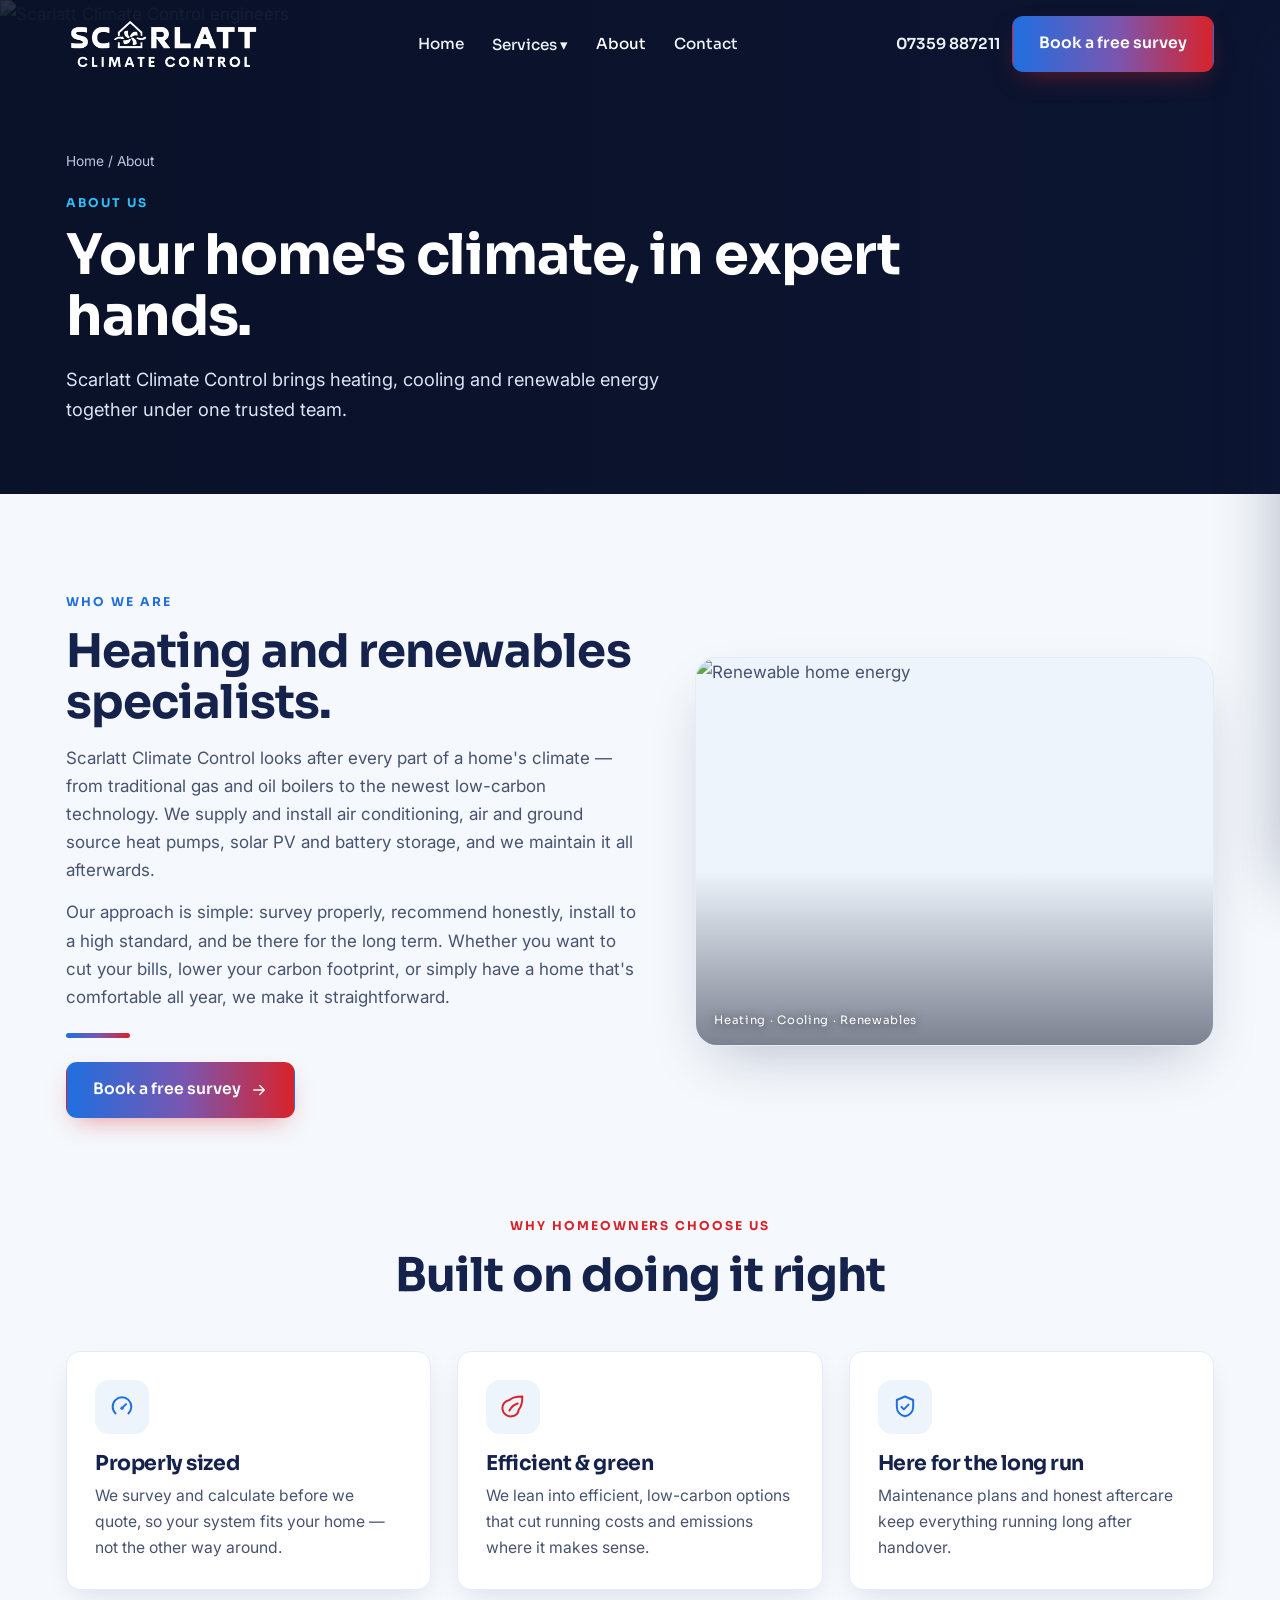
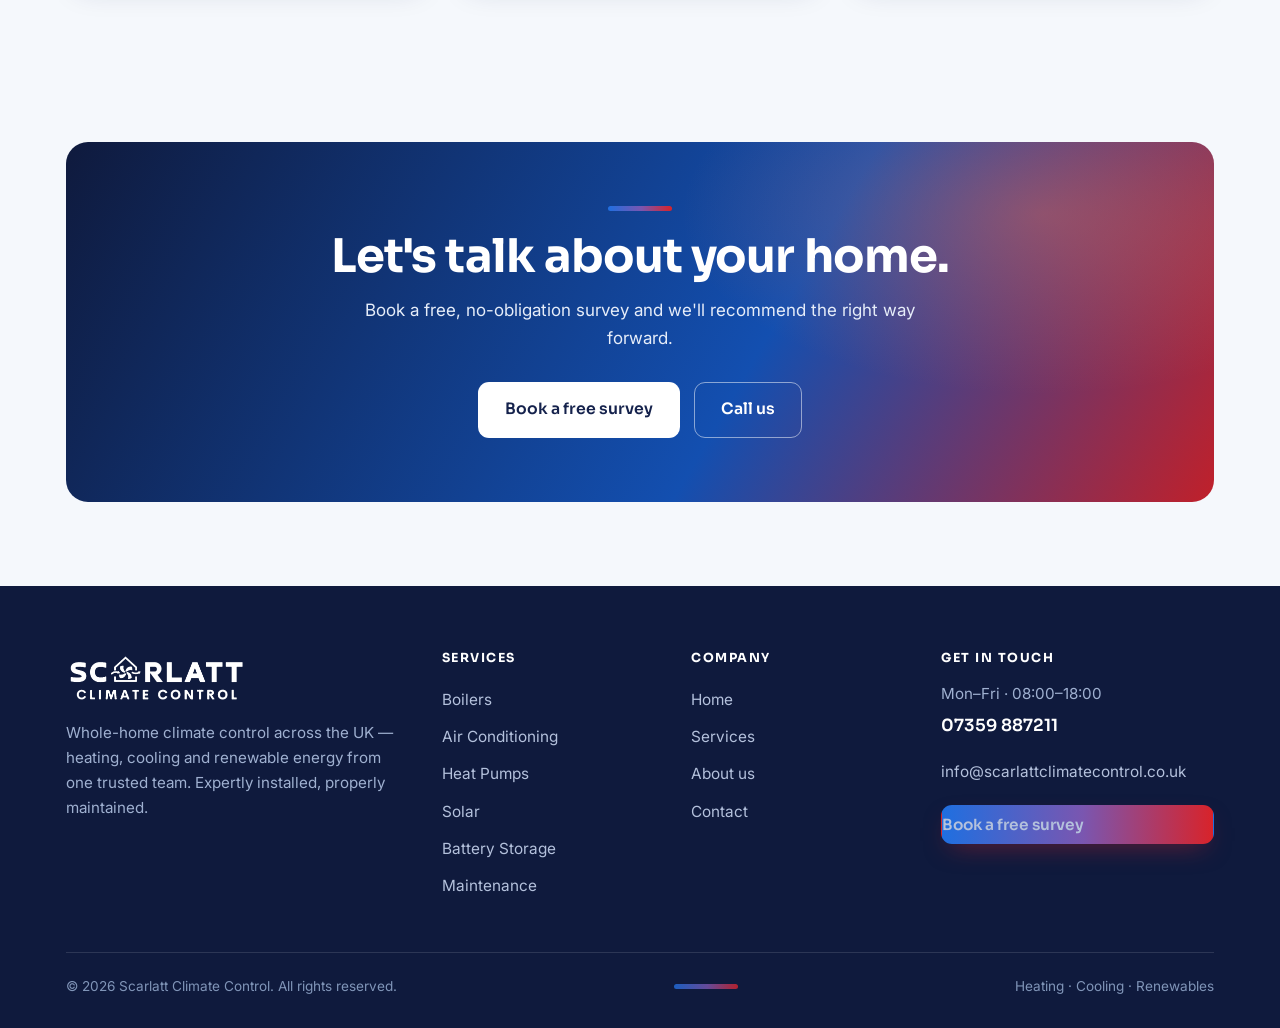
==== commit 51ddec5f: "Add phone number 07359 887211 across all pages Co-authored-by: Cursor <cursoragent@cursor.com>" ====
--- a/about.html
+++ b/about.html
@@ -14,7 +14,7 @@
     <a href="about.html" class="active">About</a>
     <a href="contact.html">Contact</a>
   </nav>
-  <div class="nav-cta"><span class="hnum">[PLACEHOLDER: 0000 000 0000]</span><a class="btn btn-grad" href="contact.html">Book a free survey</a>
+  <div class="nav-cta"><span class="hnum">07359 887211</span><a class="btn btn-grad" href="contact.html">Book a free survey</a>
     <button class="burger" data-mm-open aria-label="Menu"><span></span><span></span><span></span></button></div>
 </div></header>
 <div class="mm-back" data-mm-close></div>
@@ -51,14 +51,14 @@
 <section class="sec-tight"><div class="wrap"><div class="cta-band" data-reveal>
   <div class="tempbar" style="margin:0 auto 20px"></div>
   <h2>Let's talk about your home.</h2><p>Book a free, no-obligation survey and we'll recommend the right way forward.</p>
-  <div class="cta-row"><a class="btn btn-white" href="contact.html">Book a free survey</a><a class="btn btn-ol" href="tel:00000000000">Call us</a></div>
+  <div class="cta-row"><a class="btn btn-white" href="contact.html">Book a free survey</a><a class="btn btn-ol" href="tel:07359887211">Call us</a></div>
 </div></div></section>
 <footer class="site"><div class="wrap">
   <div class="cols">
     <div class="fbrand"><img src="assets/logo.png" alt="Scarlatt Climate Control"><p>Whole-home climate control across the UK — heating, cooling and renewable energy from one trusted team. Expertly installed, properly maintained.</p></div>
     <div class="col"><h4>Services</h4><a href="boilers.html">Boilers</a><a href="air-conditioning.html">Air Conditioning</a><a href="heat-pumps.html">Heat Pumps</a><a href="solar.html">Solar</a><a href="battery-storage.html">Battery Storage</a><a href="maintenance.html">Maintenance</a></div>
     <div class="col"><h4>Company</h4><a href="index.html">Home</a><a href="services.html">Services</a><a href="about.html">About us</a><a href="contact.html">Contact</a></div>
-    <div class="col fcontact"><h4>Get in touch</h4><p style="color:#9fb0d0;font-size:.95rem">Mon–Fri · 08:00–18:00</p><a class="big" href="tel:00000000000">[PLACEHOLDER: 0000 000 0000]</a><p style="margin-top:8px"><a href="mailto:info@scarlattclimatecontrol.co.uk" style="color:#b4c1dc">info@scarlattclimatecontrol.co.uk</a></p><a class="btn btn-grad" href="contact.html" style="margin-top:14px">Book a free survey</a></div>
+    <div class="col fcontact"><h4>Get in touch</h4><p style="color:#9fb0d0;font-size:.95rem">Mon–Fri · 08:00–18:00</p><a class="big" href="tel:07359887211">07359 887211</a><p style="margin-top:8px"><a href="mailto:info@scarlattclimatecontrol.co.uk" style="color:#b4c1dc">info@scarlattclimatecontrol.co.uk</a></p><a class="btn btn-grad" href="contact.html" style="margin-top:14px">Book a free survey</a></div>
   </div>
   <div class="foot-bot"><span>&copy; 2026 Scarlatt Climate Control. All rights reserved.</span><span class="tempbar"></span><span>Heating · Cooling · Renewables</span></div>
 </div></footer>
--- a/css/site.css
+++ b/css/site.css
@@ -356,26 +356,28 @@
 .svc-img:hover .go svg{transform:translateX(5px)}
 
 /* ===== service dock (macOS-style magnifying bubbles) ===== */
-.dock-wrap{width:100%;overflow-x:auto;overflow-y:visible;padding:74px 10px 14px;scrollbar-width:none}
-.dock-wrap::-webkit-scrollbar{display:none}
-.dock{display:flex;align-items:flex-end;justify-content:center;gap:18px;padding:15px 22px;margin:0 auto;width:max-content;min-width:100%;
-  background:rgba(255,255,255,.55);border:1px solid rgba(255,255,255,.8);border-radius:28px;
+.dock-wrap{width:100%;overflow:visible;padding:96px 10px 14px}
+.dock{display:flex;align-items:flex-end;justify-content:center;gap:18px;padding:16px 24px;margin:0 auto;width:max-content;
+  background:rgba(255,255,255,.55);border:1px solid rgba(255,255,255,.8);border-radius:30px;
   box-shadow:0 22px 54px -20px rgba(21,34,76,.30),inset 0 1px 0 rgba(255,255,255,.9);backdrop-filter:blur(14px);-webkit-backdrop-filter:blur(14px)}
-.dock-item{position:relative;flex:0 0 auto;width:66px;height:66px;transform-origin:bottom center;transition:transform .18s var(--ease);cursor:pointer}
-.dock-item .bub{display:block;width:100%;height:100%;border-radius:20px;overflow:hidden;position:relative;box-shadow:0 9px 20px -8px rgba(21,34,76,.42);border:1.5px solid rgba(255,255,255,.9);background:var(--grad)}
+.dock-item{position:relative;flex:0 0 auto;width:86px;height:86px;transform-origin:bottom center;transition:transform .18s var(--ease);cursor:pointer}
+.dock-item .bub{display:block;width:100%;height:100%;border-radius:24px;overflow:hidden;position:relative;box-shadow:0 9px 20px -8px rgba(21,34,76,.42);border:1.5px solid rgba(255,255,255,.9);background:var(--grad)}
 .dock-item .bub img{position:absolute;inset:0;width:100%;height:100%;object-fit:cover}
 .dock-item .bub .ic{position:absolute;inset:0;display:grid;place-items:center;z-index:0}
-.dock-item .bub .ic svg{width:26px;height:26px;color:#fff}
-.dock-item .tip{position:absolute;bottom:calc(100% + 14px);left:50%;transform:translateX(-50%) translateY(6px);background:var(--ink);color:#fff;font-family:'Sora';font-weight:600;font-size:.8rem;padding:6px 12px;border-radius:9px;white-space:nowrap;opacity:0;pointer-events:none;transition:.16s;z-index:5}
-.dock-item .tip::after{content:"";position:absolute;top:100%;left:50%;transform:translateX(-50%);border:6px solid transparent;border-top-color:var(--ink)}
-.dock-item.on .tip{opacity:1;transform:translateX(-50%) translateY(0)}
+.dock-item .bub .ic svg{width:34px;height:34px;color:#fff}
+.dock-item .tip{position:absolute;bottom:calc(100% + 16px);left:50%;transform-origin:bottom center;transform:translateX(-50%) translateY(6px) scale(1);background:var(--ink);color:#fff;font-family:'Sora';font-weight:600;font-size:.86rem;padding:7px 14px;border-radius:10px;white-space:nowrap;opacity:0;pointer-events:none;transition:opacity .16s;z-index:20;box-shadow:0 10px 24px -10px rgba(15,26,61,.6)}
+.dock-item .tip::after{content:"";position:absolute;top:100%;left:50%;transform:translateX(-50%);border:7px solid transparent;border-top-color:var(--ink)}
+.dock-item.on .tip{opacity:1}
 .dock-lab{display:none}
-.dock-cap{margin-top:22px;text-align:center;font-family:'Sora';font-weight:600;color:var(--ink);font-size:1.05rem;min-height:1.3em}
-.dock-cap span{color:var(--slate);font-weight:400;font-size:.95rem}
+.dock-cap{margin-top:24px;text-align:center;font-family:'Sora';font-weight:600;color:var(--ink);font-size:1.08rem;min-height:1.3em}
+.dock-cap span{color:var(--slate);font-weight:400;font-size:.96rem}
 @media(hover:none){
-  .dock{justify-content:flex-start}
+  .dock-wrap{overflow-x:auto;overflow-y:hidden;padding:20px 6px 6px;scrollbar-width:none;-ms-overflow-style:none}
+  .dock-wrap::-webkit-scrollbar{width:0;height:0;display:none}
+  .dock{display:inline-flex;justify-content:flex-start;align-items:flex-start;gap:14px;padding:14px 16px 30px;width:max-content;min-width:max-content;background:rgba(255,255,255,.72);-webkit-backdrop-filter:none;backdrop-filter:none}
+  .dock-item{width:74px;height:auto}
+  .dock-item .bub{width:74px;height:74px}
   .dock-item .tip{display:none}
-  .dock-lab{display:block;margin-top:8px;text-align:center;font-family:'Sora';font-weight:600;font-size:.64rem;letter-spacing:.02em;color:var(--slate);line-height:1.15}
-  .dock-wrap{padding-top:24px}
+  .dock-lab{display:block;margin-top:9px;text-align:center;font-family:'Sora';font-weight:600;font-size:.66rem;letter-spacing:.02em;color:var(--slate);line-height:1.18}
   .dock-cap{display:none}
 }
